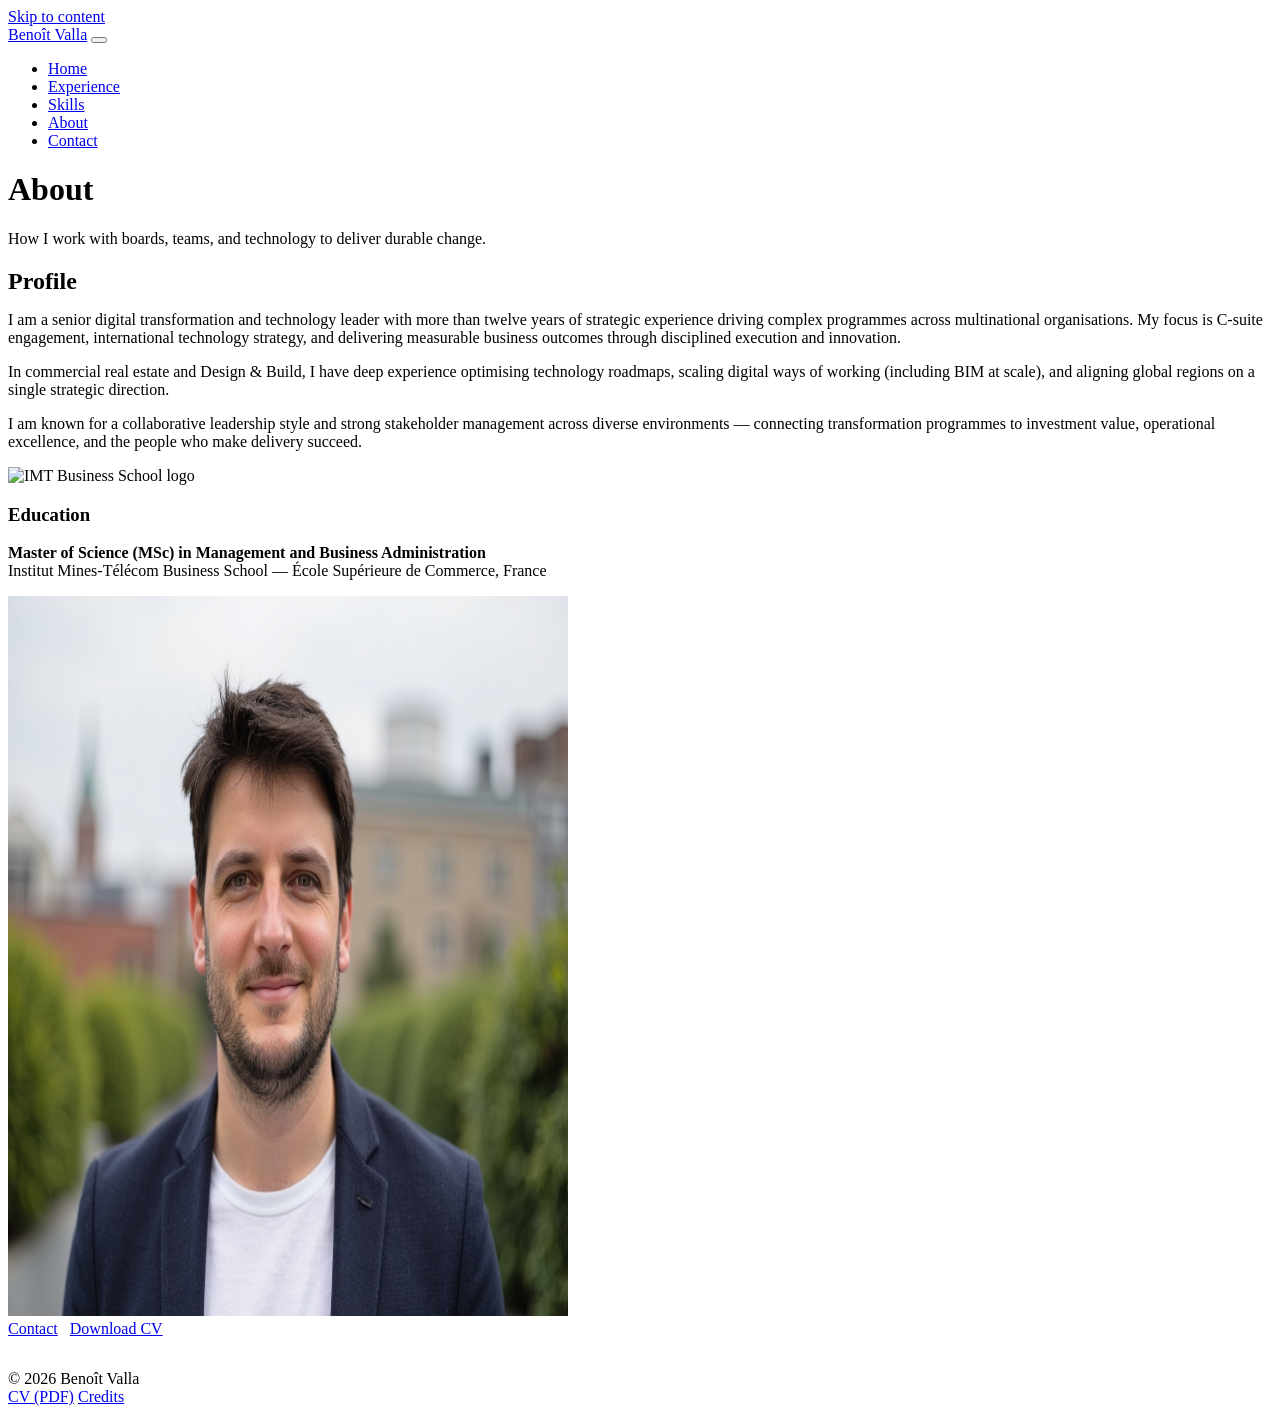
==== about.html @ 5959d17b "Add files via upload" ====
<!DOCTYPE html>
<html lang="en">
  <head>
    <meta charset="utf-8" />
    <meta name="viewport" content="width=device-width, initial-scale=1" />
    <title>About — Benoît Valla</title>
    <meta
      name="description"
      content="Personal profile: digital transformation leader with 12+ years in multinational organisations, C-suite engagement, and commercial real estate technology."
    />
    <link rel="preconnect" href="https://fonts.googleapis.com" />
    <link rel="preconnect" href="https://fonts.gstatic.com" crossorigin />
    <link
      href="https://fonts.googleapis.com/css2?family=Fraunces:opsz,wght@9..144,500;9..144,600&amp;family=Outfit:wght@400;500;600;700&amp;display=swap"
      rel="stylesheet"
    />
    <link rel="stylesheet" href="css/styles.css" />
  </head>
  <body>
    <a class="skip-link" href="#main">Skip to content</a>
    <header class="site-header">
      <div class="header-inner">
        <a class="logo" href="index.html">Benoît Valla</a>
        <button
          type="button"
          class="nav-toggle"
          aria-expanded="false"
          aria-controls="site-nav"
          aria-label="Open menu"
        >
          <span class="bar" aria-hidden="true"></span>
        </button>
        <nav id="site-nav" class="site-nav" aria-label="Primary">
          <ul>
            <li><a href="index.html">Home</a></li>
            <li><a href="experience.html">Experience</a></li>
            <li><a href="skills.html">Skills</a></li>
            <li><a href="about.html" aria-current="page">About</a></li>
            <li><a href="contact.html">Contact</a></li>
          </ul>
        </nav>
      </div>
    </header>

    <main id="main">
      <div class="wrap page-intro">
        <h1>About</h1>
        <p>How I work with boards, teams, and technology to deliver durable change.</p>
      </div>

      <section class="section wrap">
        <div class="about-split">
          <div class="about-prose">
            <h2 class="section-kicker" style="margin-bottom: 0.75rem">Profile</h2>
            <p>
              I am a senior digital transformation and technology leader with more than twelve
              years of strategic experience driving complex programmes across multinational
              organisations. My focus is C-suite engagement, international technology strategy, and
              delivering measurable business outcomes through disciplined execution and innovation.
            </p>
            <p>
              In commercial real estate and Design &amp; Build, I have deep experience optimising
              technology roadmaps, scaling digital ways of working (including BIM at scale), and
              aligning global regions on a single strategic direction.
            </p>
            <p>
              I am known for a collaborative leadership style and strong stakeholder management
              across diverse environments — connecting transformation programmes to investment
              value, operational excellence, and the people who make delivery succeed.
            </p>

            <div class="edu-card">
              <div class="edu-card-inner">
                <img
                  class="edu-logo"
                  src="assets/logos/imt-business-school.png"
                  width="140"
                  height="80"
                  alt="IMT Business School logo"
                />
                <div class="edu-card-body">
                  <h3>Education</h3>
                  <p>
                    <strong>Master of Science (MSc) in Management and Business Administration</strong
                    ><br />
                    Institut Mines-Télécom Business School — École Supérieure de Commerce, France
                  </p>
                </div>
              </div>
            </div>
          </div>
          <div class="about-photo">
            <img
              src="headshot_20.jpg"
              width="560"
              height="720"
              alt="Benoît Valla, professional portrait for the about page."
            />
          </div>
        </div>
      </section>

      <div class="wrap" style="padding-bottom: 2rem">
        <a class="btn btn-primary" href="contact.html">Contact</a>
        <a class="btn btn-secondary" href="assets/Benoit-Valla-CV.pdf" download style="margin-left: 0.5rem"
          >Download CV</a
        >
      </div>
    </main>

    <footer class="site-footer">
      <div class="footer-inner">
        <span>&copy; <span id="y"></span> Benoît Valla</span>
        <nav class="footer-links" aria-label="Footer">
          <a href="assets/Benoit-Valla-CV.pdf" download>CV (PDF)</a>
          <a href="credits.html">Credits</a>
        </nav>
      </div>
    </footer>
    <script>
      document.getElementById("y").textContent = new Date().getFullYear();
    </script>
    <script src="js/main.js"></script>
  </body>
</html>
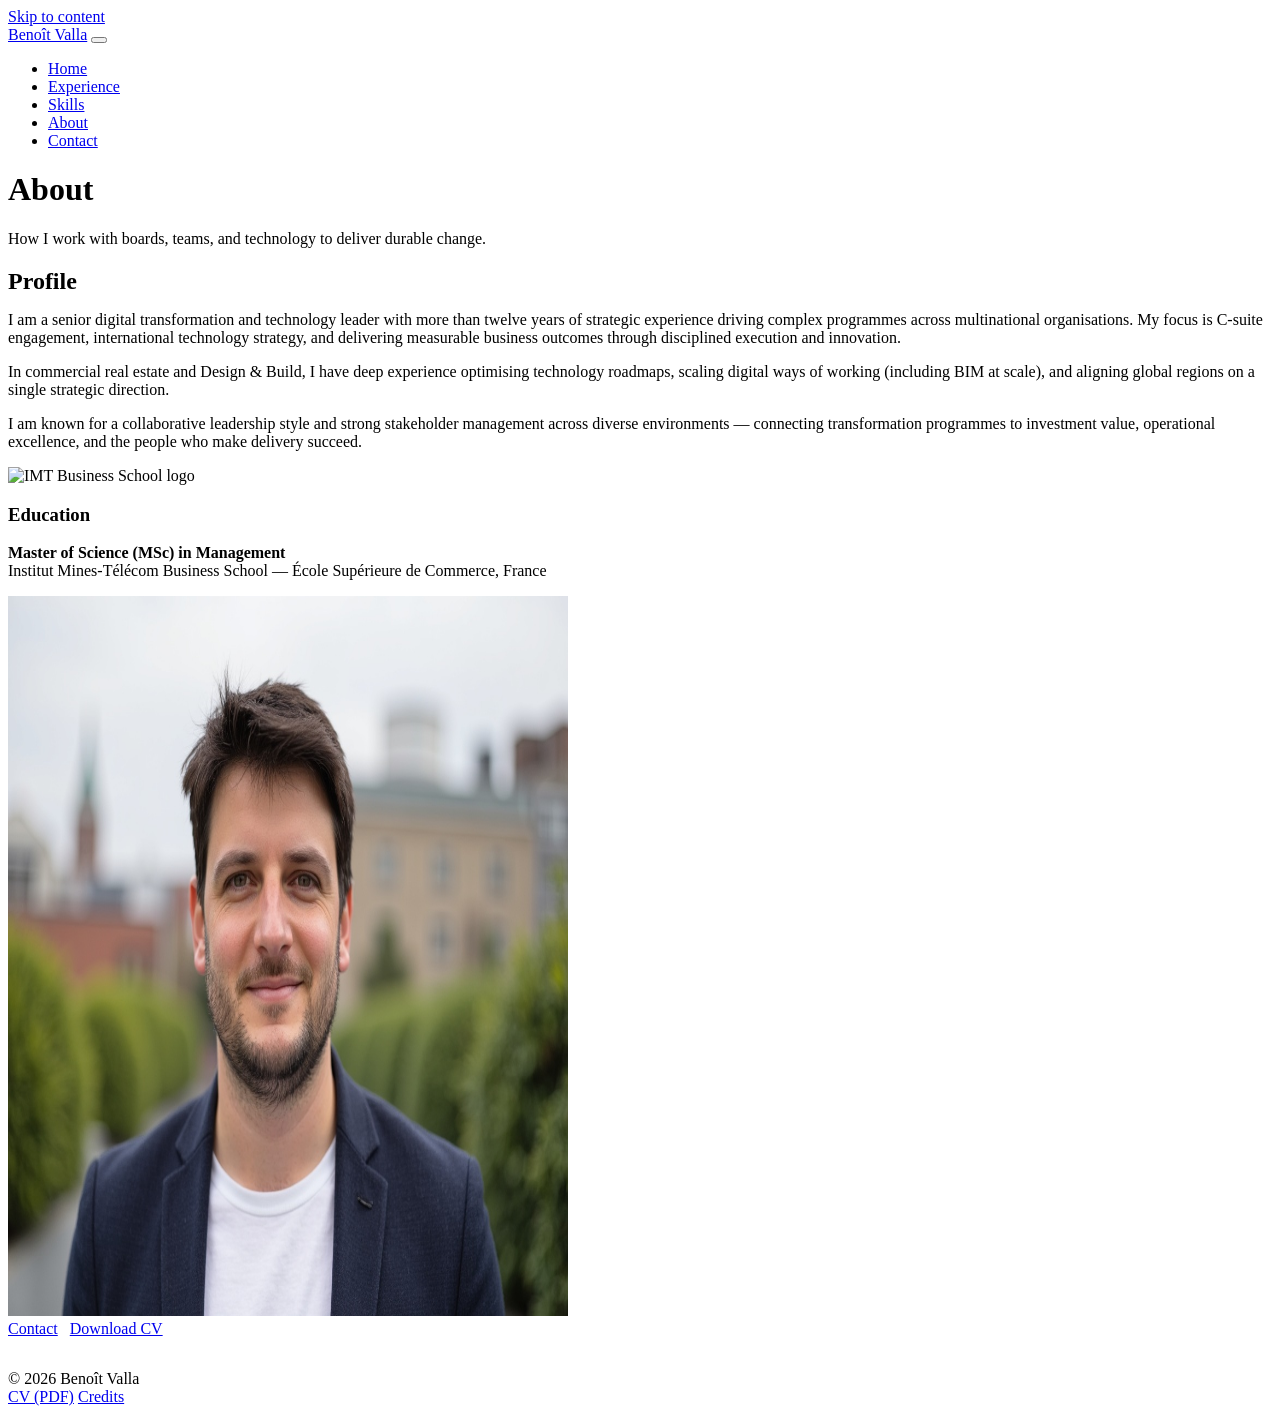
==== commit eef1098d: "Add files via upload" ====
--- a/about.html
+++ b/about.html
@@ -81,7 +81,7 @@
                 <div class="edu-card-body">
                   <h3>Education</h3>
                   <p>
-                    <strong>Master of Science (MSc) in Management and Business Administration</strong
+                    <strong>Master of Science (MSc) in Management</strong
                     ><br />
                     Institut Mines-Télécom Business School — École Supérieure de Commerce, France
                   </p>
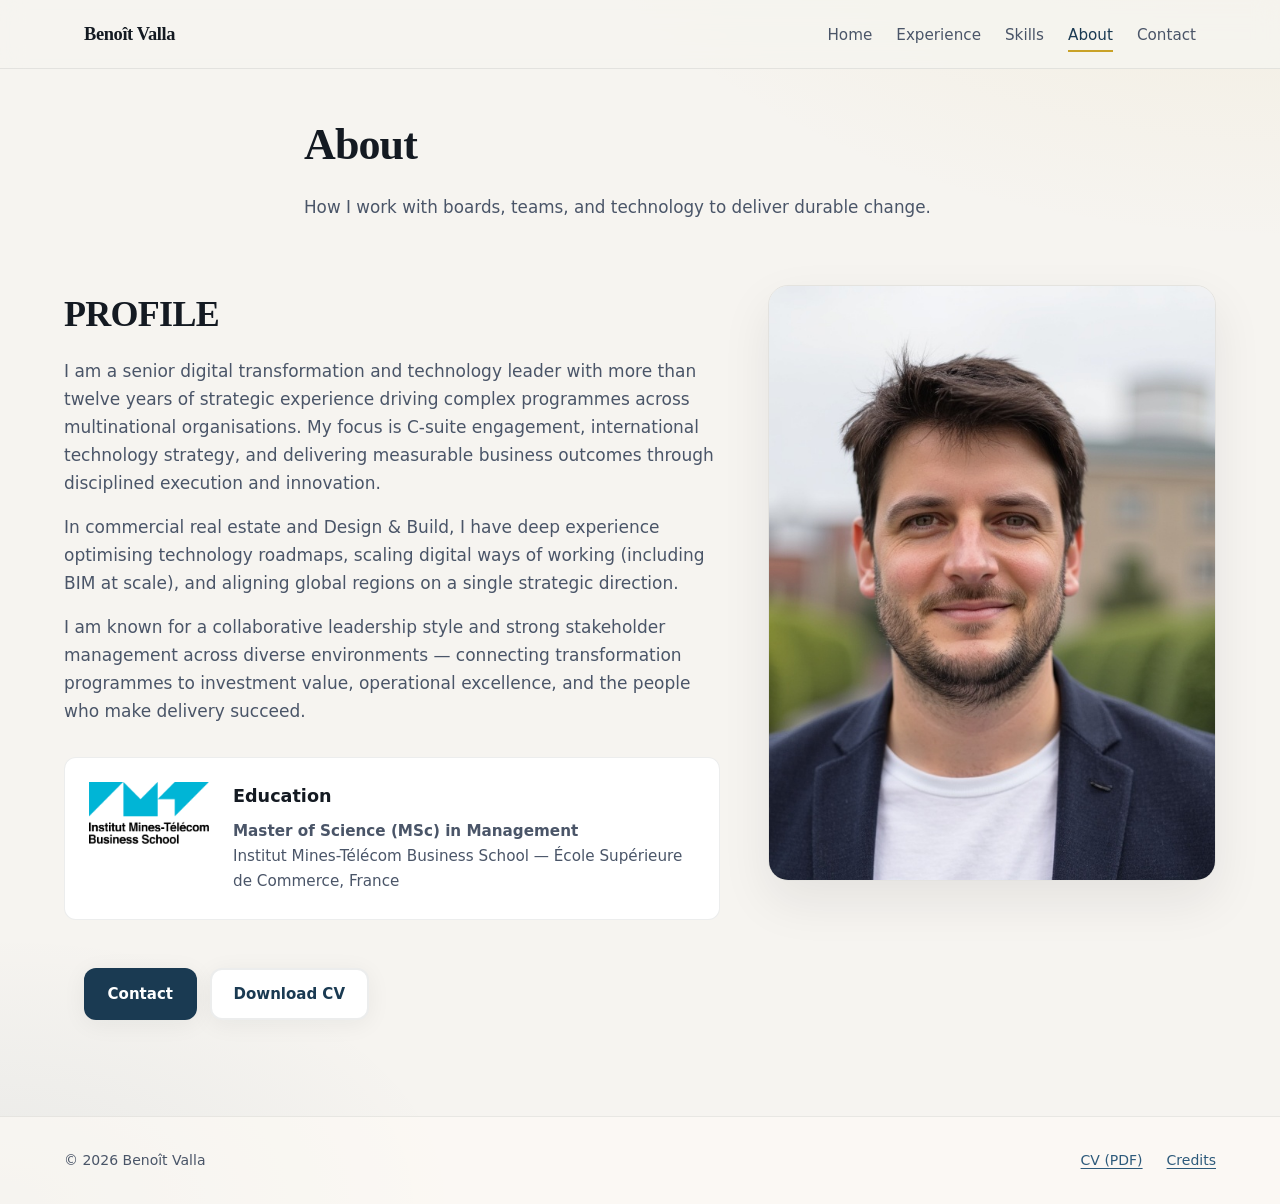
==== commit b78fa9ec: "Site: HTML, CSS, JS, assets, CNAME for GitHub Pages (www) Made-with: Cursor" ====
--- a/about.html
+++ b/about.html
@@ -1,125 +1,125 @@
-<!DOCTYPE html>
-<html lang="en">
-  <head>
-    <meta charset="utf-8" />
-    <meta name="viewport" content="width=device-width, initial-scale=1" />
-    <title>About — Benoît Valla</title>
-    <meta
-      name="description"
-      content="Personal profile: digital transformation leader with 12+ years in multinational organisations, C-suite engagement, and commercial real estate technology."
-    />
-    <link rel="preconnect" href="https://fonts.googleapis.com" />
-    <link rel="preconnect" href="https://fonts.gstatic.com" crossorigin />
-    <link
-      href="https://fonts.googleapis.com/css2?family=Fraunces:opsz,wght@9..144,500;9..144,600&amp;family=Outfit:wght@400;500;600;700&amp;display=swap"
-      rel="stylesheet"
-    />
-    <link rel="stylesheet" href="css/styles.css" />
-  </head>
-  <body>
-    <a class="skip-link" href="#main">Skip to content</a>
-    <header class="site-header">
-      <div class="header-inner">
-        <a class="logo" href="index.html">Benoît Valla</a>
-        <button
-          type="button"
-          class="nav-toggle"
-          aria-expanded="false"
-          aria-controls="site-nav"
-          aria-label="Open menu"
-        >
-          <span class="bar" aria-hidden="true"></span>
-        </button>
-        <nav id="site-nav" class="site-nav" aria-label="Primary">
-          <ul>
-            <li><a href="index.html">Home</a></li>
-            <li><a href="experience.html">Experience</a></li>
-            <li><a href="skills.html">Skills</a></li>
-            <li><a href="about.html" aria-current="page">About</a></li>
-            <li><a href="contact.html">Contact</a></li>
-          </ul>
-        </nav>
-      </div>
-    </header>
-
-    <main id="main">
-      <div class="wrap page-intro">
-        <h1>About</h1>
-        <p>How I work with boards, teams, and technology to deliver durable change.</p>
-      </div>
-
-      <section class="section wrap">
-        <div class="about-split">
-          <div class="about-prose">
-            <h2 class="section-kicker" style="margin-bottom: 0.75rem">Profile</h2>
-            <p>
-              I am a senior digital transformation and technology leader with more than twelve
-              years of strategic experience driving complex programmes across multinational
-              organisations. My focus is C-suite engagement, international technology strategy, and
-              delivering measurable business outcomes through disciplined execution and innovation.
-            </p>
-            <p>
-              In commercial real estate and Design &amp; Build, I have deep experience optimising
-              technology roadmaps, scaling digital ways of working (including BIM at scale), and
-              aligning global regions on a single strategic direction.
-            </p>
-            <p>
-              I am known for a collaborative leadership style and strong stakeholder management
-              across diverse environments — connecting transformation programmes to investment
-              value, operational excellence, and the people who make delivery succeed.
-            </p>
-
-            <div class="edu-card">
-              <div class="edu-card-inner">
-                <img
-                  class="edu-logo"
-                  src="assets/logos/imt-business-school.png"
-                  width="140"
-                  height="80"
-                  alt="IMT Business School logo"
-                />
-                <div class="edu-card-body">
-                  <h3>Education</h3>
-                  <p>
-                    <strong>Master of Science (MSc) in Management</strong
-                    ><br />
-                    Institut Mines-Télécom Business School — École Supérieure de Commerce, France
-                  </p>
-                </div>
-              </div>
-            </div>
-          </div>
-          <div class="about-photo">
-            <img
-              src="headshot_20.jpg"
-              width="560"
-              height="720"
-              alt="Benoît Valla, professional portrait for the about page."
-            />
-          </div>
-        </div>
-      </section>
-
-      <div class="wrap" style="padding-bottom: 2rem">
-        <a class="btn btn-primary" href="contact.html">Contact</a>
-        <a class="btn btn-secondary" href="assets/Benoit-Valla-CV.pdf" download style="margin-left: 0.5rem"
-          >Download CV</a
-        >
-      </div>
-    </main>
-
-    <footer class="site-footer">
-      <div class="footer-inner">
-        <span>&copy; <span id="y"></span> Benoît Valla</span>
-        <nav class="footer-links" aria-label="Footer">
-          <a href="assets/Benoit-Valla-CV.pdf" download>CV (PDF)</a>
-          <a href="credits.html">Credits</a>
-        </nav>
-      </div>
-    </footer>
-    <script>
-      document.getElementById("y").textContent = new Date().getFullYear();
-    </script>
-    <script src="js/main.js"></script>
-  </body>
-</html>
+<!DOCTYPE html>
+<html lang="en">
+  <head>
+    <meta charset="utf-8" />
+    <meta name="viewport" content="width=device-width, initial-scale=1" />
+    <title>About — Benoît Valla</title>
+    <meta
+      name="description"
+      content="Personal profile: digital transformation leader with 12+ years in multinational organisations, C-suite engagement, and commercial real estate technology."
+    />
+    <link rel="preconnect" href="https://fonts.googleapis.com" />
+    <link rel="preconnect" href="https://fonts.gstatic.com" crossorigin />
+    <link
+      href="https://fonts.googleapis.com/css2?family=Fraunces:opsz,wght@9..144,500;9..144,600&amp;family=Outfit:wght@400;500;600;700&amp;display=swap"
+      rel="stylesheet"
+    />
+    <link rel="stylesheet" href="css/styles.css" />
+  </head>
+  <body>
+    <a class="skip-link" href="#main">Skip to content</a>
+    <header class="site-header">
+      <div class="header-inner">
+        <a class="logo" href="index.html">Benoît Valla</a>
+        <button
+          type="button"
+          class="nav-toggle"
+          aria-expanded="false"
+          aria-controls="site-nav"
+          aria-label="Open menu"
+        >
+          <span class="bar" aria-hidden="true"></span>
+        </button>
+        <nav id="site-nav" class="site-nav" aria-label="Primary">
+          <ul>
+            <li><a href="index.html">Home</a></li>
+            <li><a href="experience.html">Experience</a></li>
+            <li><a href="skills.html">Skills</a></li>
+            <li><a href="about.html" aria-current="page">About</a></li>
+            <li><a href="contact.html">Contact</a></li>
+          </ul>
+        </nav>
+      </div>
+    </header>
+
+    <main id="main">
+      <div class="wrap page-intro">
+        <h1>About</h1>
+        <p>How I work with boards, teams, and technology to deliver durable change.</p>
+      </div>
+
+      <section class="section wrap">
+        <div class="about-split">
+          <div class="about-prose">
+            <h2 class="section-kicker" style="margin-bottom: 0.75rem">Profile</h2>
+            <p>
+              I am a senior digital transformation and technology leader with more than twelve
+              years of strategic experience driving complex programmes across multinational
+              organisations. My focus is C-suite engagement, international technology strategy, and
+              delivering measurable business outcomes through disciplined execution and innovation.
+            </p>
+            <p>
+              In commercial real estate and Design &amp; Build, I have deep experience optimising
+              technology roadmaps, scaling digital ways of working (including BIM at scale), and
+              aligning global regions on a single strategic direction.
+            </p>
+            <p>
+              I am known for a collaborative leadership style and strong stakeholder management
+              across diverse environments — connecting transformation programmes to investment
+              value, operational excellence, and the people who make delivery succeed.
+            </p>
+
+            <div class="edu-card">
+              <div class="edu-card-inner">
+                <img
+                  class="edu-logo"
+                  src="assets/logos/imt-business-school.png"
+                  width="140"
+                  height="80"
+                  alt="IMT Business School logo"
+                />
+                <div class="edu-card-body">
+                  <h3>Education</h3>
+                  <p>
+                    <strong>Master of Science (MSc) in Management</strong
+                    ><br />
+                    Institut Mines-Télécom Business School — École Supérieure de Commerce, France
+                  </p>
+                </div>
+              </div>
+            </div>
+          </div>
+          <div class="about-photo">
+            <img
+              src="headshot_20.jpg"
+              width="560"
+              height="720"
+              alt="Benoît Valla, professional portrait for the about page."
+            />
+          </div>
+        </div>
+      </section>
+
+      <div class="wrap" style="padding-bottom: 2rem">
+        <a class="btn btn-primary" href="contact.html">Contact</a>
+        <a class="btn btn-secondary" href="assets/Benoit-Valla-CV.pdf" download style="margin-left: 0.5rem"
+          >Download CV</a
+        >
+      </div>
+    </main>
+
+    <footer class="site-footer">
+      <div class="footer-inner">
+        <span>&copy; <span id="y"></span> Benoît Valla</span>
+        <nav class="footer-links" aria-label="Footer">
+          <a href="assets/Benoit-Valla-CV.pdf" download>CV (PDF)</a>
+          <a href="credits.html">Credits</a>
+        </nav>
+      </div>
+    </footer>
+    <script>
+      document.getElementById("y").textContent = new Date().getFullYear();
+    </script>
+    <script src="js/main.js"></script>
+  </body>
+</html>
--- a/css/styles.css
+++ b/css/styles.css
@@ -0,0 +1,1010 @@
+/* Benoit Valla — professional site */
+:root {
+  --bg: #f6f4f0;
+  --bg-elevated: #fffcf7;
+  --surface: #ffffff;
+  --text: #141a22;
+  --text-muted: #4a5568;
+  --accent: #1a3a52;
+  --accent-soft: #2d5a7b;
+  --warm: #c9a227;
+  --warm-soft: rgba(201, 162, 39, 0.12);
+  --border: rgba(20, 26, 34, 0.08);
+  --shadow: 0 4px 24px rgba(20, 26, 34, 0.06);
+  --shadow-lg: 0 20px 50px rgba(20, 26, 34, 0.08);
+  --radius: 12px;
+  --radius-lg: 20px;
+  --font-sans: "Outfit", system-ui, sans-serif;
+  --font-display: "Fraunces", Georgia, serif;
+  --header-h: 4.25rem;
+  --max: 72rem;
+  --ease: cubic-bezier(0.22, 1, 0.36, 1);
+}
+
+*,
+*::before,
+*::after {
+  box-sizing: border-box;
+}
+
+html {
+  scroll-behavior: smooth;
+}
+
+@media (prefers-reduced-motion: reduce) {
+  html {
+    scroll-behavior: auto;
+  }
+
+  *,
+  *::before,
+  *::after {
+    animation-duration: 0.01ms !important;
+    animation-iteration-count: 1 !important;
+    transition-duration: 0.01ms !important;
+  }
+}
+
+body {
+  margin: 0;
+  font-family: var(--font-sans);
+  font-size: 1.0625rem;
+  line-height: 1.65;
+  color: var(--text);
+  background: var(--bg);
+  background-image:
+    radial-gradient(ellipse 120% 80% at 100% -20%, var(--warm-soft), transparent 50%),
+    radial-gradient(ellipse 80% 50% at 0% 100%, rgba(26, 58, 82, 0.06), transparent 45%);
+  min-height: 100vh;
+  display: flex;
+  flex-direction: column;
+}
+
+img {
+  max-width: 100%;
+  height: auto;
+  display: block;
+}
+
+a {
+  color: var(--accent-soft);
+  text-decoration-thickness: 1px;
+  text-underline-offset: 0.2em;
+  transition: color 0.2s var(--ease);
+}
+
+a:hover {
+  color: var(--accent);
+}
+
+a:focus-visible {
+  outline: 2px solid var(--warm);
+  outline-offset: 3px;
+}
+
+.skip-link {
+  position: absolute;
+  left: -9999px;
+  top: 0;
+  z-index: 1000;
+  padding: 0.75rem 1.25rem;
+  background: var(--accent);
+  color: #fff;
+  font-weight: 600;
+  text-decoration: none;
+  border-radius: 0 0 var(--radius) 0;
+}
+
+.skip-link:focus {
+  left: 0;
+}
+
+.visually-hidden {
+  position: absolute;
+  width: 1px;
+  height: 1px;
+  padding: 0;
+  margin: -1px;
+  overflow: hidden;
+  clip: rect(0, 0, 0, 0);
+  white-space: nowrap;
+  border: 0;
+}
+
+.site-header {
+  position: sticky;
+  top: 0;
+  z-index: 100;
+  background: rgba(246, 244, 240, 0.82);
+  backdrop-filter: blur(12px);
+  -webkit-backdrop-filter: blur(12px);
+  border-bottom: 1px solid var(--border);
+}
+
+.header-inner {
+  max-width: var(--max);
+  margin: 0 auto;
+  padding: 0 1.25rem;
+  height: var(--header-h);
+  display: flex;
+  align-items: center;
+  justify-content: space-between;
+  gap: 1rem;
+}
+
+.logo {
+  font-family: var(--font-display);
+  font-weight: 600;
+  font-size: 1.15rem;
+  color: var(--text);
+  text-decoration: none;
+  letter-spacing: -0.02em;
+}
+
+.logo:hover {
+  color: var(--accent);
+}
+
+.nav-toggle {
+  display: none;
+  align-items: center;
+  justify-content: center;
+  width: 2.75rem;
+  height: 2.75rem;
+  padding: 0;
+  border: 1px solid var(--border);
+  border-radius: var(--radius);
+  background: var(--surface);
+  cursor: pointer;
+}
+
+.nav-toggle .bar {
+  display: block;
+  width: 1.25rem;
+  height: 2px;
+  background: var(--text);
+  position: relative;
+}
+
+.nav-toggle .bar::before,
+.nav-toggle .bar::after {
+  content: "";
+  position: absolute;
+  left: 0;
+  width: 100%;
+  height: 2px;
+  background: var(--text);
+  transition: transform 0.2s var(--ease);
+}
+
+.nav-toggle .bar::before {
+  top: -6px;
+}
+
+.nav-toggle .bar::after {
+  top: 6px;
+}
+
+.nav-toggle[aria-expanded="true"] .bar {
+  background: transparent;
+}
+
+.nav-toggle[aria-expanded="true"] .bar::before {
+  transform: translateY(6px) rotate(45deg);
+}
+
+.nav-toggle[aria-expanded="true"] .bar::after {
+  transform: translateY(-6px) rotate(-45deg);
+}
+
+.site-nav ul {
+  list-style: none;
+  margin: 0;
+  padding: 0;
+  display: flex;
+  flex-wrap: wrap;
+  gap: 0.25rem 1.5rem;
+  align-items: center;
+}
+
+.site-nav a {
+  color: var(--text-muted);
+  text-decoration: none;
+  font-weight: 500;
+  font-size: 0.95rem;
+  padding: 0.35rem 0;
+  border-bottom: 2px solid transparent;
+  transition: color 0.2s var(--ease), border-color 0.2s var(--ease);
+}
+
+.site-nav a:hover {
+  color: var(--text);
+}
+
+.site-nav a[aria-current="page"] {
+  color: var(--accent);
+  border-bottom-color: var(--warm);
+}
+
+main {
+  flex: 1;
+  padding-bottom: 4rem;
+}
+
+.wrap {
+  max-width: var(--max);
+  margin: 0 auto;
+  padding: 0 1.25rem;
+}
+
+.hero {
+  padding: 3rem 0 4rem;
+}
+
+.hero-grid {
+  display: grid;
+  grid-template-columns: 1fr;
+  gap: 2.5rem;
+  align-items: center;
+}
+
+@media (min-width: 900px) {
+  .hero-grid {
+    grid-template-columns: 1.05fr 0.95fr;
+    gap: 3.5rem;
+  }
+}
+
+.hero-eyebrow {
+  font-size: 0.8125rem;
+  font-weight: 600;
+  letter-spacing: 0.12em;
+  text-transform: uppercase;
+  color: var(--accent-soft);
+  margin: 0 0 0.75rem;
+}
+
+.hero h1 {
+  font-family: var(--font-display);
+  font-weight: 600;
+  font-size: clamp(2.25rem, 5vw, 3.25rem);
+  line-height: 1.15;
+  letter-spacing: -0.03em;
+  margin: 0 0 1rem;
+  color: var(--text);
+}
+
+.hero-lead {
+  font-size: 1.125rem;
+  color: var(--text-muted);
+  margin: 0 0 1.75rem;
+  max-width: 36rem;
+}
+
+.hero-actions {
+  display: flex;
+  flex-wrap: wrap;
+  gap: 0.75rem 1rem;
+  margin-bottom: 2rem;
+}
+
+.btn {
+  display: inline-flex;
+  align-items: center;
+  justify-content: center;
+  gap: 0.5rem;
+  padding: 0.75rem 1.35rem;
+  font-family: var(--font-sans);
+  font-weight: 600;
+  font-size: 0.9375rem;
+  text-decoration: none;
+  border-radius: var(--radius);
+  border: 2px solid transparent;
+  cursor: pointer;
+  transition: transform 0.2s var(--ease), box-shadow 0.2s var(--ease), background 0.2s var(--ease);
+}
+
+.btn:focus-visible {
+  outline: 2px solid var(--warm);
+  outline-offset: 3px;
+}
+
+.btn-primary {
+  background: var(--accent);
+  color: #fff;
+  box-shadow: var(--shadow);
+}
+
+.btn-primary:hover {
+  background: var(--accent-soft);
+  color: #fff;
+  transform: translateY(-1px);
+}
+
+.btn-secondary {
+  background: var(--surface);
+  color: var(--accent);
+  border-color: var(--border);
+  box-shadow: var(--shadow);
+}
+
+.btn-secondary:hover {
+  border-color: var(--accent-soft);
+  transform: translateY(-1px);
+}
+
+.hero-meta {
+  display: flex;
+  flex-wrap: wrap;
+  gap: 1.25rem 2rem;
+  padding-top: 0.5rem;
+  border-top: 1px solid var(--border);
+}
+
+.hero-meta dt {
+  font-size: 0.75rem;
+  font-weight: 600;
+  letter-spacing: 0.06em;
+  text-transform: uppercase;
+  color: var(--text-muted);
+  margin: 0;
+}
+
+.hero-meta dd {
+  margin: 0.2rem 0 0;
+  font-weight: 600;
+  color: var(--text);
+}
+
+.hero-meta dd .hero-meta-school {
+  font-weight: 400;
+}
+
+.hero-meta-split {
+  display: flex;
+  flex-wrap: wrap;
+  gap: 1.25rem 2.5rem;
+  flex: 1 1 100%;
+  align-items: flex-start;
+}
+
+.hero-meta-split > div {
+  flex: 1 1 12rem;
+  min-width: min(100%, 11rem);
+}
+
+.hero-visual {
+  position: relative;
+  justify-self: center;
+  max-width: 22rem;
+}
+
+@media (min-width: 900px) {
+  .hero-visual {
+    justify-self: end;
+    max-width: none;
+  }
+}
+
+.hero-photo-frame {
+  position: relative;
+  border-radius: var(--radius-lg);
+  overflow: hidden;
+  box-shadow: var(--shadow-lg);
+  background: var(--surface);
+}
+
+.hero-photo-frame img {
+  width: 100%;
+  aspect-ratio: 4 / 5;
+  object-fit: cover;
+  object-position: center 15%;
+}
+
+.hero-blob {
+  position: absolute;
+  inset: -12% -8% auto auto;
+  width: 70%;
+  height: 70%;
+  background: linear-gradient(135deg, var(--warm-soft), transparent);
+  border-radius: 40% 60% 55% 45%;
+  z-index: -1;
+  opacity: 0.9;
+}
+
+.section {
+  padding: 3rem 0;
+}
+
+.section-header {
+  margin-bottom: 2rem;
+}
+
+.section-kicker {
+  font-size: 0.8125rem;
+  font-weight: 600;
+  letter-spacing: 0.1em;
+  text-transform: uppercase;
+  color: var(--warm);
+  margin: 0 0 0.5rem;
+}
+
+.section h2 {
+  font-family: var(--font-display);
+  font-size: clamp(1.75rem, 3vw, 2.25rem);
+  font-weight: 600;
+  letter-spacing: -0.02em;
+  margin: 0;
+  color: var(--text);
+}
+
+.card-grid {
+  display: grid;
+  gap: 1.25rem;
+}
+
+@media (min-width: 640px) {
+  .card-grid.cols-2 {
+    grid-template-columns: repeat(2, 1fr);
+  }
+
+  .card-grid.cols-3 {
+    grid-template-columns: repeat(3, 1fr);
+  }
+}
+
+.card {
+  background: var(--surface);
+  border: 1px solid var(--border);
+  border-radius: var(--radius-lg);
+  padding: 1.5rem 1.75rem;
+  box-shadow: var(--shadow);
+  transition: box-shadow 0.25s var(--ease), transform 0.25s var(--ease);
+}
+
+.card:hover {
+  box-shadow: var(--shadow-lg);
+  transform: translateY(-2px);
+}
+
+.card h3 {
+  font-size: 1.125rem;
+  font-weight: 700;
+  margin: 0 0 0.5rem;
+  color: var(--text);
+}
+
+.card p {
+  margin: 0;
+  color: var(--text-muted);
+  font-size: 0.98rem;
+}
+
+.card p + p {
+  margin-top: 0.5rem;
+}
+
+.divider-illustration {
+  max-width: var(--max);
+  margin: 2rem auto;
+  padding: 0 1.25rem;
+  color: var(--accent-soft);
+  opacity: 0.35;
+}
+
+.divider-illustration svg {
+  width: 100%;
+  height: auto;
+  display: block;
+}
+
+.timeline {
+  position: relative;
+  padding-left: 0;
+  list-style: none;
+  margin: 0;
+}
+
+.timeline-item {
+  position: relative;
+  padding-left: 1.75rem;
+  padding-bottom: 2.5rem;
+  border-left: 2px solid var(--border);
+  margin-left: 0.5rem;
+}
+
+.timeline-item:last-child {
+  border-left-color: transparent;
+  padding-bottom: 0;
+}
+
+.timeline-item::before {
+  content: "";
+  position: absolute;
+  left: -7px;
+  top: 0.35rem;
+  width: 12px;
+  height: 12px;
+  border-radius: 50%;
+  background: var(--surface);
+  border: 2px solid var(--warm);
+  box-shadow: 0 0 0 4px var(--bg);
+}
+
+.timeline-role {
+  font-family: var(--font-display);
+  font-size: 1.25rem;
+  font-weight: 600;
+  margin: 0 0 0.25rem;
+  color: var(--text);
+}
+
+.timeline-meta {
+  font-size: 0.9rem;
+  color: var(--text-muted);
+  margin: 0 0 1rem;
+}
+
+.timeline-bullets {
+  margin: 0;
+  padding-left: 1.15rem;
+  color: var(--text-muted);
+  font-size: 0.98rem;
+}
+
+.timeline-bullets li {
+  margin-bottom: 0.5rem;
+}
+
+.timeline-bullets li:last-child {
+  margin-bottom: 0;
+}
+
+.skills-block {
+  margin-bottom: 2.5rem;
+}
+
+.skills-block:last-child {
+  margin-bottom: 0;
+}
+
+.skills-block h3 {
+  font-size: 1.05rem;
+  font-weight: 700;
+  margin: 0 0 1rem;
+  color: var(--accent);
+  display: flex;
+  align-items: center;
+  gap: 0.5rem;
+}
+
+.skills-block h3 svg {
+  flex-shrink: 0;
+  opacity: 0.7;
+}
+
+.tag-list {
+  display: flex;
+  flex-wrap: wrap;
+  gap: 0.5rem;
+}
+
+.tag {
+  display: inline-block;
+  padding: 0.35rem 0.75rem;
+  background: var(--warm-soft);
+  color: var(--text);
+  font-size: 0.875rem;
+  font-weight: 500;
+  border-radius: 999px;
+  border: 1px solid rgba(201, 162, 39, 0.25);
+}
+
+.about-split {
+  display: grid;
+  gap: 2.5rem;
+  align-items: start;
+}
+
+@media (min-width: 800px) {
+  .about-split {
+    grid-template-columns: minmax(0, 1.1fr) minmax(0, 0.75fr);
+    gap: 3rem;
+  }
+}
+
+.about-prose p {
+  color: var(--text-muted);
+  margin: 0 0 1rem;
+}
+
+.about-prose p:last-child {
+  margin-bottom: 0;
+}
+
+.about-photo {
+  border-radius: var(--radius-lg);
+  overflow: hidden;
+  box-shadow: var(--shadow-lg);
+  border: 1px solid var(--border);
+}
+
+.about-photo img {
+  width: 100%;
+  aspect-ratio: 3 / 4;
+  object-fit: cover;
+  object-position: center 20%;
+}
+
+.edu-card {
+  margin-top: 2rem;
+  padding: 1.5rem;
+  background: var(--surface);
+  border-radius: var(--radius);
+  border: 1px solid var(--border);
+}
+
+.edu-card-inner {
+  display: flex;
+  flex-wrap: wrap;
+  gap: 1.25rem 1.5rem;
+  align-items: flex-start;
+}
+
+.edu-logo {
+  display: block;
+  width: auto;
+  max-width: 7.5rem;
+  max-height: 4rem;
+  height: auto;
+  object-fit: contain;
+  flex-shrink: 0;
+}
+
+.edu-card-body {
+  flex: 1;
+  min-width: min(100%, 14rem);
+}
+
+.edu-card h3 {
+  margin: 0 0 0.5rem;
+  font-size: 1.1rem;
+}
+
+.edu-card p {
+  margin: 0;
+  color: var(--text-muted);
+  font-size: 0.95rem;
+}
+
+.contact-layout {
+  display: grid;
+  gap: 2.5rem;
+}
+
+.contact-layout--single {
+  max-width: 40rem;
+  margin: 0 auto;
+  width: 100%;
+}
+
+.contact-intro p {
+  color: var(--text-muted);
+  margin: 0 0 1rem;
+}
+
+.form-card {
+  background: var(--surface);
+  padding: 2rem;
+  border-radius: var(--radius-lg);
+  border: 1px solid var(--border);
+  box-shadow: var(--shadow);
+}
+
+.form-group {
+  margin-bottom: 1.25rem;
+}
+
+.form-group label {
+  display: block;
+  font-weight: 600;
+  font-size: 0.875rem;
+  margin-bottom: 0.4rem;
+  color: var(--text);
+}
+
+.form-group input,
+.form-group textarea {
+  width: 100%;
+  padding: 0.65rem 0.85rem;
+  font-family: var(--font-sans);
+  font-size: 1rem;
+  border: 1px solid var(--border);
+  border-radius: var(--radius);
+  background: var(--bg-elevated);
+  color: var(--text);
+  transition: border-color 0.2s var(--ease), box-shadow 0.2s var(--ease);
+}
+
+.form-group input:focus-visible,
+.form-group textarea:focus-visible {
+  outline: none;
+  border-color: var(--accent-soft);
+  box-shadow: 0 0 0 3px rgba(45, 90, 123, 0.2);
+}
+
+.form-group textarea {
+  min-height: 9rem;
+  resize: vertical;
+}
+
+.form-honey {
+  position: absolute;
+  left: -9999px;
+  width: 1px;
+  height: 1px;
+  opacity: 0;
+}
+
+.form-actions {
+  margin-top: 1.5rem;
+}
+
+.form-note {
+  margin-top: 1rem;
+  font-size: 0.8125rem;
+  color: var(--text-muted);
+}
+
+.form-card--wide {
+  width: 100%;
+}
+
+.site-footer {
+  margin-top: auto;
+  padding: 2rem 1.25rem;
+  border-top: 1px solid var(--border);
+  background: rgba(255, 252, 247, 0.6);
+}
+
+.footer-inner {
+  max-width: var(--max);
+  margin: 0 auto;
+  display: flex;
+  flex-wrap: wrap;
+  gap: 1rem;
+  justify-content: space-between;
+  align-items: center;
+  font-size: 0.875rem;
+  color: var(--text-muted);
+}
+
+.footer-inner a {
+  font-weight: 500;
+}
+
+.footer-links {
+  display: flex;
+  flex-wrap: wrap;
+  gap: 1rem 1.5rem;
+  align-items: center;
+}
+
+.footer-links a[aria-current="page"] {
+  color: var(--accent);
+  font-weight: 600;
+}
+
+.section-illu {
+  margin: 0 auto;
+  padding: 0 1.25rem 1rem;
+  text-align: center;
+}
+
+.section-illu--experience {
+  margin-top: -0.25rem;
+}
+
+.section-illu--skills {
+  padding-bottom: 0.5rem;
+}
+
+.section-illu-img {
+  width: min(100%, 28rem);
+  height: auto;
+  margin: 0 auto;
+  display: block;
+  opacity: 0.88;
+}
+
+.timeline-head {
+  display: flex;
+  gap: 1rem;
+  align-items: flex-start;
+  margin-bottom: 0.35rem;
+}
+
+.timeline-logos {
+  display: flex;
+  flex-wrap: wrap;
+  gap: 0.5rem 0.65rem;
+  align-items: center;
+  flex-shrink: 0;
+}
+
+.timeline-logo {
+  display: block;
+  height: 1.75rem;
+  width: auto;
+  max-width: 5.5rem;
+  object-fit: contain;
+}
+
+.timeline-logo--wide {
+  max-width: 8.5rem;
+  max-height: 2rem;
+  height: auto;
+}
+
+.timeline-logo--raster {
+  height: auto;
+  object-fit: contain;
+  max-height: 2.35rem;
+  max-width: 7.5rem;
+  width: auto;
+}
+
+.timeline-logo--tetris {
+  max-width: 10rem;
+  max-height: 2.1rem;
+}
+
+.timeline-logo--accenture {
+  max-width: 7rem;
+  max-height: 2rem;
+}
+
+.timeline-logo--bouygues {
+  max-width: 12rem;
+  max-height: 2.6rem;
+}
+
+.timeline-body {
+  flex: 1;
+  min-width: 0;
+}
+
+
+.page-intro-contact-row {
+  display: flex;
+  flex-wrap: wrap;
+  align-items: flex-start;
+  gap: 1.25rem 1.75rem;
+}
+
+.page-intro-contact-row p {
+  flex: 1 1 14rem;
+  margin: 0;
+}
+
+.page-intro-visual {
+  flex-shrink: 0;
+  opacity: 0.9;
+}
+
+.page-intro-visual img {
+  display: block;
+  width: 5.5rem;
+  height: auto;
+}
+
+@media (max-width: 520px) {
+  .timeline-head {
+    flex-direction: column;
+    align-items: flex-start;
+  }
+}
+
+.credits-prose h2 {
+  font-family: var(--font-display);
+  font-size: 1.35rem;
+  margin: 2rem 0 0.75rem;
+  color: var(--text);
+}
+
+.credits-prose h2:first-of-type {
+  margin-top: 0;
+}
+
+.credits-prose p {
+  color: var(--text-muted);
+  max-width: 40rem;
+  margin: 0 0 1rem;
+}
+
+.credits-prose code {
+  font-size: 0.9em;
+  padding: 0.1em 0.35em;
+  background: var(--warm-soft);
+  border-radius: 4px;
+}
+
+.page-intro {
+  padding: 2.5rem 0 1rem;
+  max-width: 42rem;
+}
+
+.page-intro h1 {
+  font-family: var(--font-display);
+  font-size: clamp(2rem, 4vw, 2.75rem);
+  font-weight: 600;
+  letter-spacing: -0.02em;
+  margin: 0 0 0.75rem;
+}
+
+.page-intro p {
+  margin: 0;
+  color: var(--text-muted);
+  font-size: 1.05rem;
+}
+
+.page-intro.page-intro--contact {
+  max-width: 40rem;
+}
+
+.thanks-panel {
+  min-height: 50vh;
+  display: flex;
+  align-items: center;
+  justify-content: center;
+  text-align: center;
+  padding: 3rem 1.25rem;
+}
+
+.thanks-panel h1 {
+  font-family: var(--font-display);
+  font-size: 2rem;
+  margin: 0 0 0.75rem;
+}
+
+.thanks-panel p {
+  color: var(--text-muted);
+  margin: 0 0 1.5rem;
+}
+
+@media (max-width: 768px) {
+  .nav-toggle {
+    display: flex;
+  }
+
+  .site-nav {
+    position: fixed;
+    inset: var(--header-h) 0 auto 0;
+    background: rgba(246, 244, 240, 0.97);
+    backdrop-filter: blur(12px);
+    border-bottom: 1px solid var(--border);
+    padding: 1rem 1.25rem 1.25rem;
+    transform: translateY(-100%);
+    opacity: 0;
+    visibility: hidden;
+    transition: transform 0.3s var(--ease), opacity 0.3s var(--ease), visibility 0.3s;
+  }
+
+  .site-nav.is-open {
+    transform: translateY(0);
+    opacity: 1;
+    visibility: visible;
+  }
+
+  .site-nav ul {
+    flex-direction: column;
+    align-items: flex-start;
+    gap: 0.5rem;
+  }
+
+  .site-nav a {
+    display: block;
+    padding: 0.5rem 0;
+    font-size: 1.05rem;
+  }
+}
